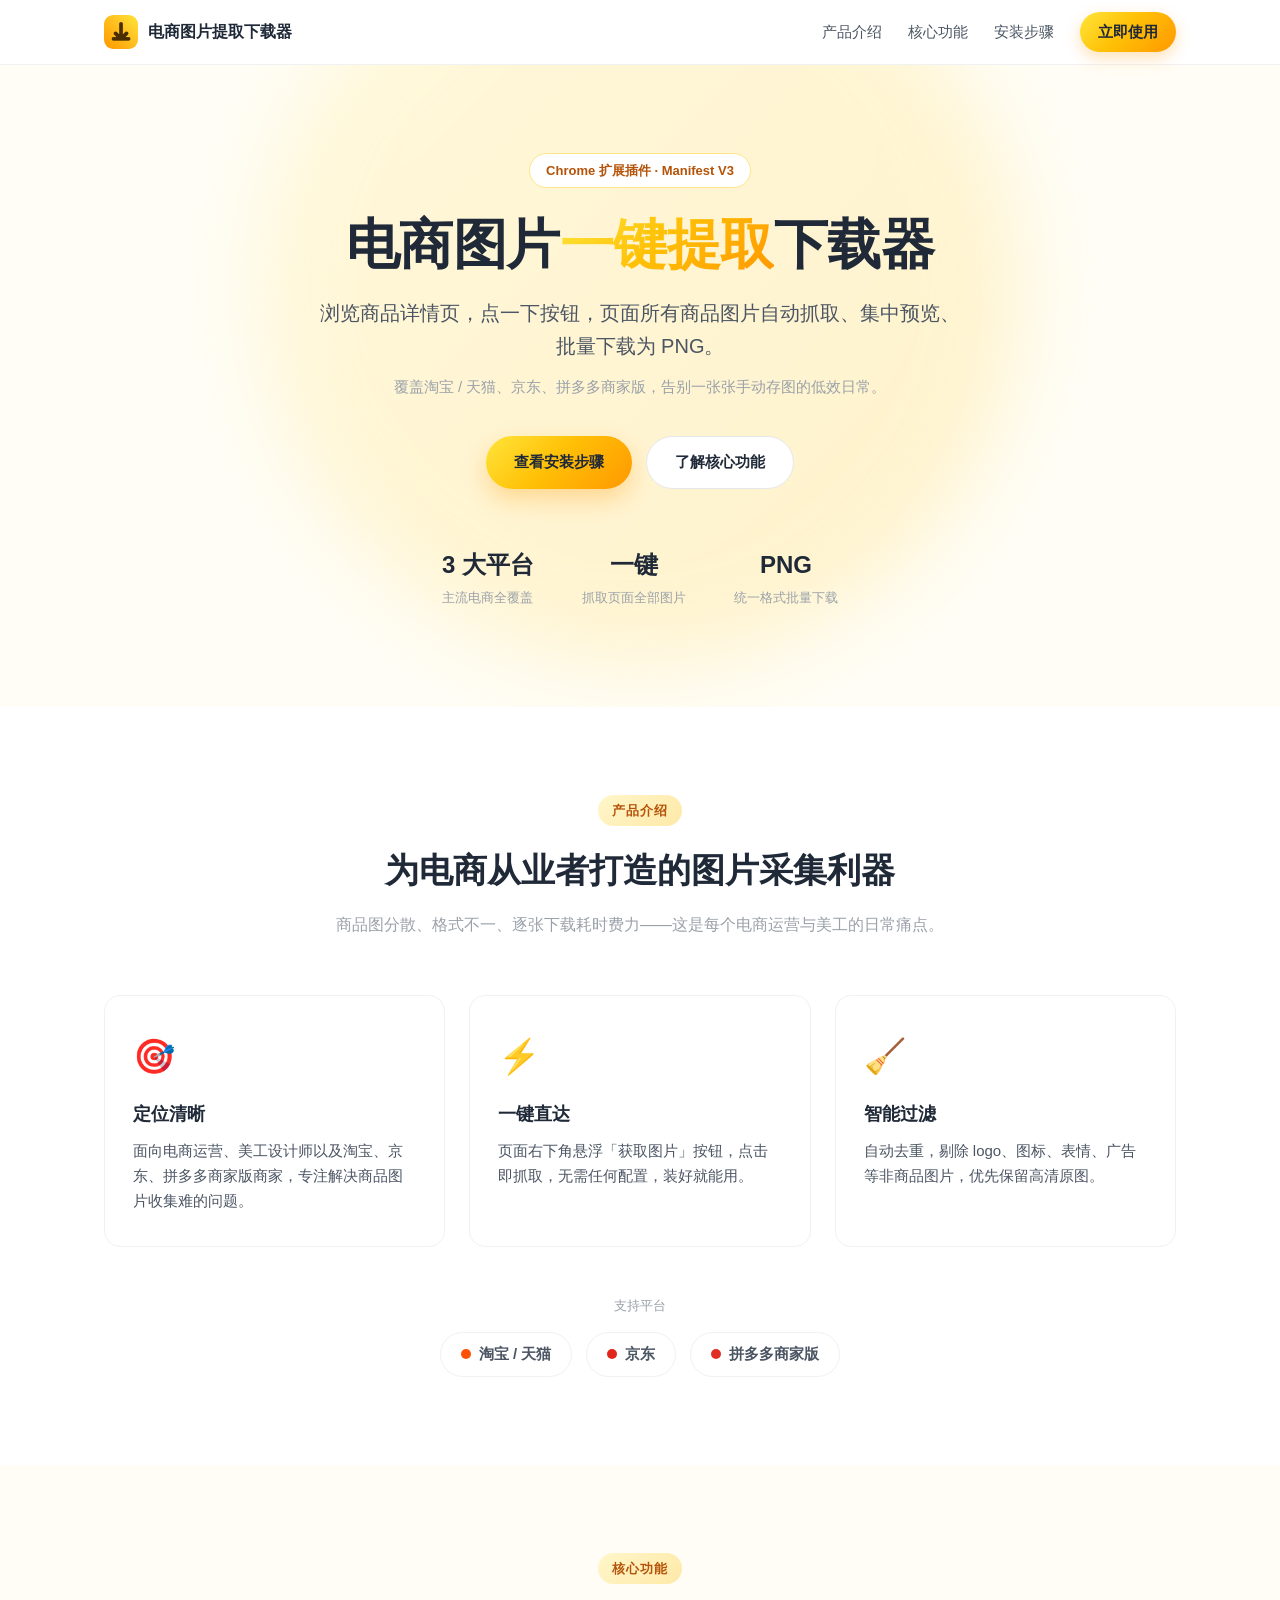
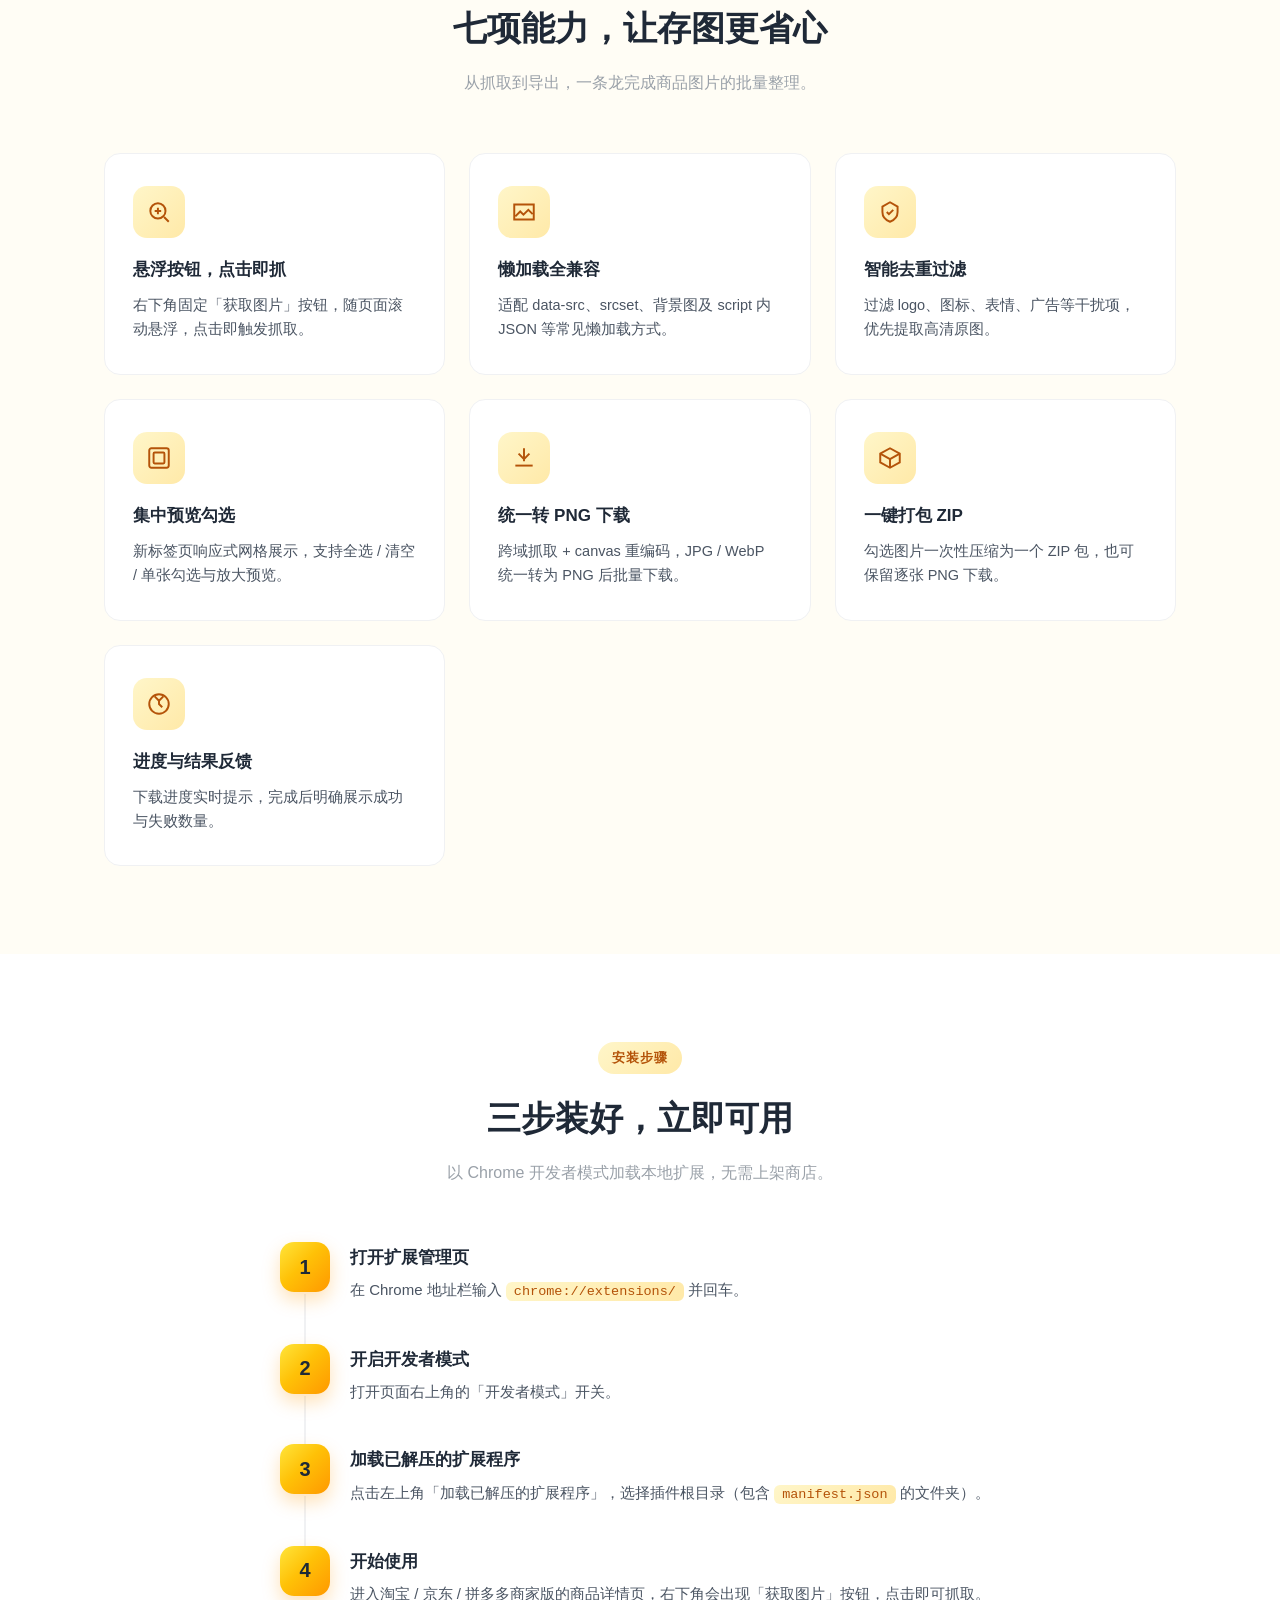
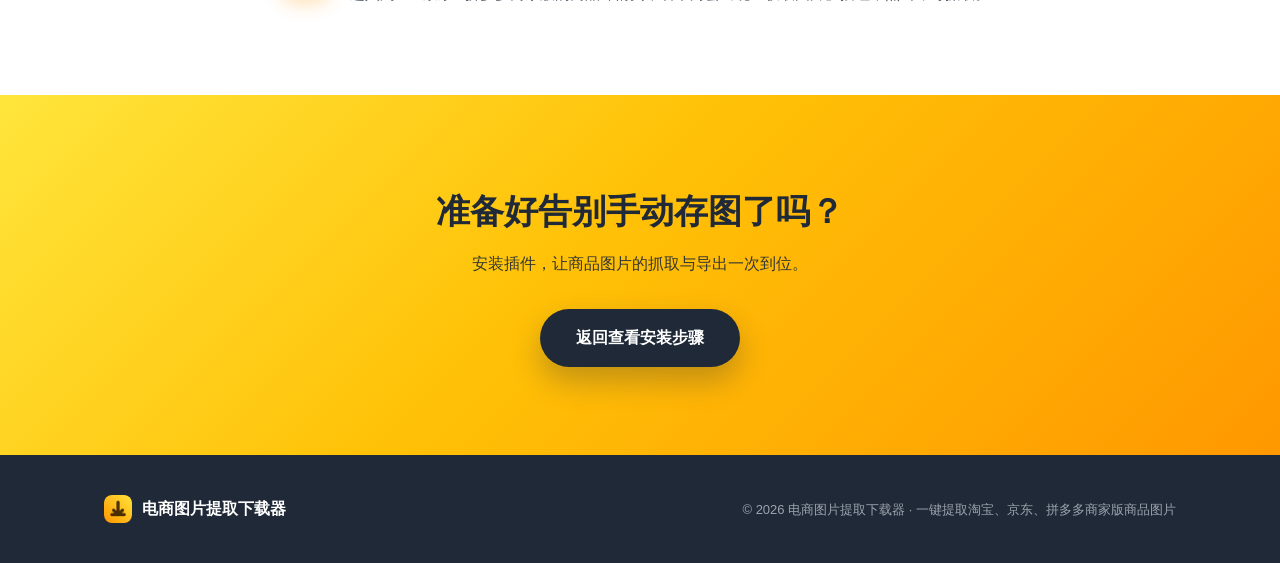
==== docs/index.html @ c910e6d7 "feat:官网页面搭建" ====
<!DOCTYPE html>
<html lang="zh-CN">
<head>
  <meta charset="UTF-8" />
  <meta name="viewport" content="width=device-width, initial-scale=1.0" />
  <title>电商图片提取下载器 - 一键抓取商品图，批量下载 PNG</title>
  <meta name="description" content="电商图片提取下载器是一款 Chrome 扩展插件，帮助电商从业者一键抓取淘宝、京东、拼多多商家版商品详情页的全部图片，集中预览、勾选并批量下载为 PNG 格式。" />
  <link rel="icon" type="image/png" href="favicon.png" />
  <link rel="stylesheet" href="style.css" />
</head>
<body>
  <!-- 顶部导航栏 -->
  <header class="site-header" id="top">
    <div class="container nav-bar">
      <a class="brand" href="#top">
        <img class="brand__logo" src="icon128.png" alt="电商图片提取下载器 Logo" />
        <span class="brand__name">电商图片提取下载器</span>
      </a>

      <button class="nav-toggle" id="navToggle" aria-label="展开菜单" aria-expanded="false">
        <span></span><span></span><span></span>
      </button>

      <nav class="nav" id="navMenu">
        <a class="nav__link" href="#about">产品介绍</a>
        <a class="nav__link" href="#features">核心功能</a>
        <a class="nav__link" href="#install">安装步骤</a>
        <a class="nav__link nav__link--cta" href="#download">立即使用</a>
      </nav>
    </div>
  </header>

  <main>
    <!-- Hero 首屏 -->
    <section class="hero">
      <div class="container hero__inner">
        <span class="hero__badge">Chrome 扩展插件 · Manifest V3</span>
        <h1 class="hero__title">电商图片<span class="grad-text">一键提取</span>下载器</h1>
        <p class="hero__slogan">浏览商品详情页，点一下按钮，页面所有商品图片自动抓取、集中预览、批量下载为 PNG。</p>
        <p class="hero__sub">覆盖淘宝 / 天猫、京东、拼多多商家版，告别一张张手动存图的低效日常。</p>
        <div class="hero__actions">
          <a class="btn btn--primary" href="#install">查看安装步骤</a>
          <a class="btn btn--ghost" href="#features">了解核心功能</a>
        </div>
        <ul class="hero__stats">
          <li class="hero__stat"><strong>3 大平台</strong><span>主流电商全覆盖</span></li>
          <li class="hero__stat"><strong>一键</strong><span>抓取页面全部图片</span></li>
          <li class="hero__stat"><strong>PNG</strong><span>统一格式批量下载</span></li>
        </ul>
      </div>
    </section>

    <!-- 产品介绍 -->
    <section class="section" id="about">
      <div class="container">
        <div class="section__head">
          <span class="section__tag">产品介绍</span>
          <h2 class="section__title">为电商从业者打造的图片采集利器</h2>
          <p class="section__lead">商品图分散、格式不一、逐张下载耗时费力——这是每个电商运营与美工的日常痛点。</p>
        </div>

        <div class="about-grid">
          <article class="about-card">
            <div class="about-card__icon">🎯</div>
            <h3 class="about-card__title">定位清晰</h3>
            <p class="about-card__text">面向电商运营、美工设计师以及淘宝、京东、拼多多商家版商家，专注解决商品图片收集难的问题。</p>
          </article>
          <article class="about-card">
            <div class="about-card__icon">⚡</div>
            <h3 class="about-card__title">一键直达</h3>
            <p class="about-card__text">页面右下角悬浮「获取图片」按钮，点击即抓取，无需任何配置，装好就能用。</p>
          </article>
          <article class="about-card">
            <div class="about-card__icon">🧹</div>
            <h3 class="about-card__title">智能过滤</h3>
            <p class="about-card__text">自动去重，剔除 logo、图标、表情、广告等非商品图片，优先保留高清原图。</p>
          </article>
        </div>

        <div class="platforms">
          <p class="platforms__label">支持平台</p>
          <ul class="platforms__list">
            <li class="platform"><span class="platform__dot platform__dot--taobao"></span>淘宝 / 天猫</li>
            <li class="platform"><span class="platform__dot platform__dot--jd"></span>京东</li>
            <li class="platform"><span class="platform__dot platform__dot--pdd"></span>拼多多商家版</li>
          </ul>
        </div>
      </div>
    </section>

    <!-- 核心功能 -->
    <section class="section section--tint" id="features">
      <div class="container">
        <div class="section__head">
          <span class="section__tag">核心功能</span>
          <h2 class="section__title">七项能力，让存图更省心</h2>
          <p class="section__lead">从抓取到导出，一条龙完成商品图片的批量整理。</p>
        </div>

        <div class="feature-grid">
          <article class="feature-card">
            <span class="feature-card__icon" aria-hidden="true">
              <svg viewBox="0 0 24 24" fill="none" stroke="currentColor" stroke-width="1.8"><circle cx="11" cy="11" r="7"/><path d="M21 21l-4.35-4.35M11 8v6M8 11h6"/></svg>
            </span>
            <h3 class="feature-card__title">悬浮按钮，点击即抓</h3>
            <p class="feature-card__text">右下角固定「获取图片」按钮，随页面滚动悬浮，点击即触发抓取。</p>
          </article>

          <article class="feature-card">
            <span class="feature-card__icon" aria-hidden="true">
              <svg viewBox="0 0 24 24" fill="none" stroke="currentColor" stroke-width="1.8"><path d="M4 16l4.5-4.5 3 3L16 10l4 4"/><path d="M3 5h18v14H3z"/></svg>
            </span>
            <h3 class="feature-card__title">懒加载全兼容</h3>
            <p class="feature-card__text">适配 data-src、srcset、背景图及 script 内 JSON 等常见懒加载方式。</p>
          </article>

          <article class="feature-card">
            <span class="feature-card__icon" aria-hidden="true">
              <svg viewBox="0 0 24 24" fill="none" stroke="currentColor" stroke-width="1.8"><path d="M12 3l7 4v5c0 4.5-3 7.5-7 9-4-1.5-7-4.5-7-9V7l7-4z"/><path d="M9 12l2 2 4-4"/></svg>
            </span>
            <h3 class="feature-card__title">智能去重过滤</h3>
            <p class="feature-card__text">过滤 logo、图标、表情、广告等干扰项，优先提取高清原图。</p>
          </article>

          <article class="feature-card">
            <span class="feature-card__icon" aria-hidden="true">
              <svg viewBox="0 0 24 24" fill="none" stroke="currentColor" stroke-width="1.8"><rect x="3" y="3" width="18" height="18" rx="2"/><rect x="7" y="7" width="10" height="10" rx="1"/></svg>
            </span>
            <h3 class="feature-card__title">集中预览勾选</h3>
            <p class="feature-card__text">新标签页响应式网格展示，支持全选 / 清空 / 单张勾选与放大预览。</p>
          </article>

          <article class="feature-card">
            <span class="feature-card__icon" aria-hidden="true">
              <svg viewBox="0 0 24 24" fill="none" stroke="currentColor" stroke-width="1.8"><path d="M12 3v12M7 8l5 5 5-5"/><path d="M4 19h16"/></svg>
            </span>
            <h3 class="feature-card__title">统一转 PNG 下载</h3>
            <p class="feature-card__text">跨域抓取 + canvas 重编码，JPG / WebP 统一转为 PNG 后批量下载。</p>
          </article>

          <article class="feature-card">
            <span class="feature-card__icon" aria-hidden="true">
              <svg viewBox="0 0 24 24" fill="none" stroke="currentColor" stroke-width="1.8"><path d="M21 8l-9-5-9 5v8l9 5 9-5V8z"/><path d="M3 8l9 5 9-5M12 13v8"/></svg>
            </span>
            <h3 class="feature-card__title">一键打包 ZIP</h3>
            <p class="feature-card__text">勾选图片一次性压缩为一个 ZIP 包，也可保留逐张 PNG 下载。</p>
          </article>

          <article class="feature-card">
            <span class="feature-card__icon" aria-hidden="true">
              <svg viewBox="0 0 24 24" fill="none" stroke="currentColor" stroke-width="1.8"><path d="M12 8v4l3 3"/><circle cx="12" cy="12" r="9"/><path d="M8 5l4 4 4-4"/></svg>
            </span>
            <h3 class="feature-card__title">进度与结果反馈</h3>
            <p class="feature-card__text">下载进度实时提示，完成后明确展示成功与失败数量。</p>
          </article>
        </div>
      </div>
    </section>

    <!-- 安装步骤 -->
    <section class="section" id="install">
      <div class="container">
        <div class="section__head">
          <span class="section__tag">安装步骤</span>
          <h2 class="section__title">三步装好，立即可用</h2>
          <p class="section__lead">以 Chrome 开发者模式加载本地扩展，无需上架商店。</p>
        </div>

        <ol class="steps">
          <li class="step">
            <span class="step__num">1</span>
            <div class="step__body">
              <h3 class="step__title">打开扩展管理页</h3>
              <p class="step__text">在 Chrome 地址栏输入 <code>chrome://extensions/</code> 并回车。</p>
            </div>
          </li>
          <li class="step">
            <span class="step__num">2</span>
            <div class="step__body">
              <h3 class="step__title">开启开发者模式</h3>
              <p class="step__text">打开页面右上角的「开发者模式」开关。</p>
            </div>
          </li>
          <li class="step">
            <span class="step__num">3</span>
            <div class="step__body">
              <h3 class="step__title">加载已解压的扩展程序</h3>
              <p class="step__text">点击左上角「加载已解压的扩展程序」，选择插件根目录（包含 <code>manifest.json</code> 的文件夹）。</p>
            </div>
          </li>
          <li class="step">
            <span class="step__num">4</span>
            <div class="step__body">
              <h3 class="step__title">开始使用</h3>
              <p class="step__text">进入淘宝 / 京东 / 拼多多商家版的商品详情页，右下角会出现「获取图片」按钮，点击即可抓取。</p>
            </div>
          </li>
        </ol>
      </div>
    </section>

    <!-- 下载 / CTA -->
    <section class="cta" id="download">
      <div class="container cta__inner">
        <h2 class="cta__title">准备好告别手动存图了吗？</h2>
        <p class="cta__text">安装插件，让商品图片的抓取与导出一次到位。</p>
        <a class="btn btn--primary btn--lg" href="#install">返回查看安装步骤</a>
      </div>
    </section>
  </main>

  <!-- 页脚 -->
  <footer class="site-footer">
    <div class="container footer__inner">
      <div class="footer__brand">
        <img class="footer__logo" src="icon128.png" alt="电商图片提取下载器 Logo" />
        <span>电商图片提取下载器</span>
      </div>
      <p class="footer__copy">© 2026 电商图片提取下载器 · 一键提取淘宝、京东、拼多多商家版商品图片</p>
    </div>
  </footer>

  <script src="script.js"></script>
</body>
</html>
---- docs/style.css ----
/* ==========================================================================
   电商图片提取下载器 — 官方宣传网站样式
   主题色：黄色渐变，与插件保持一致
   ========================================================================== */

/* ---------- 主题变量 ---------- */
:root {
  --grad: linear-gradient(135deg, #ffe53b 0%, #ffc107 45%, #ff9800 100%);
  --grad-soft: linear-gradient(135deg, #fff6c9 0%, #ffe9a8 100%);

  --ink: #1f2937;        /* 深灰文字 */
  --ink-soft: #4b5563;   /* 次级文字 */
  --gray: #9aa1a9;       /* 辅助灰 */
  --line: #f0f1f3;       /* 分割线 */

  --bg: #ffffff;
  --bg-tint: #fffdf5;    /* 浅暖色底 */
  --card: #ffffff;
  --shadow: 0 10px 30px rgba(31, 41, 55, 0.08);
  --shadow-lg: 0 20px 50px rgba(255, 152, 0, 0.22);

  --radius: 16px;
  --radius-sm: 10px;
  --maxw: 1120px;
  --header-h: 64px;
}

/* ---------- 基础重置 ---------- */
* { box-sizing: border-box; margin: 0; padding: 0; }

html { scroll-behavior: smooth; scroll-padding-top: calc(var(--header-h) + 16px); }

body {
  font-family: -apple-system, BlinkMacSystemFont, "Segoe UI", "PingFang SC",
    "Hiragino Sans GB", "Microsoft YaHei", sans-serif;
  color: var(--ink);
  background: var(--bg);
  line-height: 1.65;
  -webkit-font-smoothing: antialiased;
}

a { color: inherit; text-decoration: none; }
ul, ol { list-style: none; }
img { display: block; max-width: 100%; }
code {
  background: var(--grad-soft);
  padding: 2px 8px;
  border-radius: 6px;
  font-family: "SFMono-Regular", Consolas, "Liberation Mono", monospace;
  font-size: 0.9em;
  color: #b45309;
}

.container { max-width: var(--maxw); margin: 0 auto; padding: 0 24px; }

/* ---------- 顶部导航栏 ---------- */
.site-header {
  position: sticky;
  top: 0;
  z-index: 100;
  background: rgba(255, 255, 255, 0.85);
  backdrop-filter: saturate(180%) blur(12px);
  border-bottom: 1px solid var(--line);
}

.nav-bar {
  display: flex;
  align-items: center;
  justify-content: space-between;
  height: var(--header-h);
}

.brand { display: flex; align-items: center; gap: 10px; }
.brand__logo { width: 34px; height: 34px; border-radius: 9px; }
.brand__name { font-size: 16px; font-weight: 700; }

.nav { display: flex; align-items: center; gap: 26px; }
.nav__link { font-size: 15px; color: var(--ink-soft); transition: color 0.2s; }
.nav__link:hover { color: var(--ink); }
.nav__link--cta {
  color: var(--ink);
  font-weight: 600;
  padding: 8px 18px;
  border-radius: 999px;
  background: var(--grad);
  box-shadow: 0 6px 16px rgba(255, 152, 0, 0.28);
  transition: transform 0.2s, box-shadow 0.2s;
}
.nav__link--cta:hover { transform: translateY(-1px); box-shadow: 0 8px 20px rgba(255, 152, 0, 0.36); }

/* 汉堡按钮（移动端） */
.nav-toggle {
  display: none;
  flex-direction: column;
  gap: 5px;
  width: 40px;
  height: 40px;
  padding: 10px 8px;
  background: transparent;
  border: none;
  border-radius: 8px;
  cursor: pointer;
}
.nav-toggle span {
  display: block;
  height: 2px;
  width: 100%;
  background: var(--ink);
  border-radius: 2px;
  transition: transform 0.25s, opacity 0.25s;
}
.nav-toggle.open span:nth-child(1) { transform: translateY(7px) rotate(45deg); }
.nav-toggle.open span:nth-child(2) { opacity: 0; }
.nav-toggle.open span:nth-child(3) { transform: translateY(-7px) rotate(-45deg); }

/* ---------- Hero 首屏 ---------- */
.hero {
  position: relative;
  overflow: hidden;
  background: var(--bg-tint);
}
.hero::before {
  content: "";
  position: absolute;
  top: -160px;
  left: 50%;
  transform: translateX(-50%);
  width: 760px;
  height: 760px;
  background: var(--grad-soft);
  border-radius: 50%;
  filter: blur(40px);
  opacity: 0.55;
  z-index: 0;
}
.hero__inner {
  position: relative;
  z-index: 1;
  text-align: center;
  padding: 88px 24px 96px;
}

.hero__badge {
  display: inline-block;
  padding: 6px 16px;
  font-size: 13px;
  font-weight: 600;
  color: #b45309;
  background: #fff;
  border: 1px solid #fde68a;
  border-radius: 999px;
  margin-bottom: 24px;
}

.hero__title {
  font-size: clamp(30px, 6vw, 54px);
  line-height: 1.2;
  font-weight: 800;
  letter-spacing: -0.5px;
  margin-bottom: 20px;
}
.grad-text {
  background: var(--grad);
  -webkit-background-clip: text;
  background-clip: text;
  color: transparent;
}

.hero__slogan {
  font-size: clamp(16px, 2.4vw, 20px);
  color: var(--ink-soft);
  max-width: 640px;
  margin: 0 auto 12px;
  font-weight: 500;
}
.hero__sub {
  font-size: 15px;
  color: var(--gray);
  margin-bottom: 36px;
}

.hero__actions { display: flex; gap: 14px; justify-content: center; flex-wrap: wrap; }

.btn {
  display: inline-flex;
  align-items: center;
  justify-content: center;
  gap: 8px;
  font-size: 15px;
  font-weight: 600;
  padding: 13px 28px;
  border-radius: 999px;
  border: none;
  cursor: pointer;
  transition: transform 0.2s, box-shadow 0.2s, background 0.2s;
}
.btn--primary {
  background: var(--grad);
  color: var(--ink);
  box-shadow: 0 10px 24px rgba(255, 152, 0, 0.32);
}
.btn--primary:hover { transform: translateY(-2px); box-shadow: 0 14px 30px rgba(255, 152, 0, 0.42); }
.btn--ghost {
  background: #fff;
  color: var(--ink);
  border: 1px solid #e5e7eb;
}
.btn--ghost:hover { border-color: #fcd34d; background: #fffdf5; }
.btn--lg { padding: 16px 36px; font-size: 16px; }

.hero__stats {
  display: flex;
  justify-content: center;
  gap: 48px;
  margin-top: 56px;
  flex-wrap: wrap;
}
.hero__stat { text-align: center; }
.hero__stat strong { display: block; font-size: 24px; font-weight: 800; }
.hero__stat span { font-size: 13px; color: var(--gray); }

/* ---------- 通用版块 ---------- */
.section { padding: 88px 0; }
.section--tint { background: var(--bg-tint); }

.section__head { text-align: center; max-width: 680px; margin: 0 auto 56px; }
.section__tag {
  display: inline-block;
  font-size: 13px;
  font-weight: 700;
  letter-spacing: 1px;
  color: #b45309;
  background: var(--grad-soft);
  padding: 5px 14px;
  border-radius: 999px;
  margin-bottom: 16px;
}
.section__title { font-size: clamp(24px, 4vw, 34px); font-weight: 800; margin-bottom: 14px; }
.section__lead { font-size: 16px; color: var(--gray); }

/* ---------- 产品介绍 ---------- */
.about-grid {
  display: grid;
  grid-template-columns: repeat(3, 1fr);
  gap: 24px;
}
.about-card {
  background: var(--card);
  border: 1px solid var(--line);
  border-radius: var(--radius);
  padding: 32px 28px;
  transition: transform 0.2s, box-shadow 0.2s;
}
.about-card:hover { transform: translateY(-4px); box-shadow: var(--shadow); }
.about-card__icon { font-size: 34px; margin-bottom: 16px; }
.about-card__title { font-size: 18px; font-weight: 700; margin-bottom: 10px; }
.about-card__text { font-size: 15px; color: var(--ink-soft); }

.platforms { margin-top: 48px; text-align: center; }
.platforms__label { font-size: 13px; color: var(--gray); margin-bottom: 16px; }
.platforms__list {
  display: flex;
  justify-content: center;
  gap: 14px;
  flex-wrap: wrap;
}
.platform {
  display: inline-flex;
  align-items: center;
  gap: 8px;
  font-size: 15px;
  font-weight: 600;
  color: var(--ink-soft);
  background: #fff;
  border: 1px solid var(--line);
  border-radius: 999px;
  padding: 9px 20px;
}
.platform__dot { width: 10px; height: 10px; border-radius: 50%; }
.platform__dot--taobao { background: #ff5000; }
.platform__dot--jd { background: #e1251b; }
.platform__dot--pdd { background: #e02e24; }

/* ---------- 核心功能 ---------- */
.feature-grid {
  display: grid;
  grid-template-columns: repeat(3, 1fr);
  gap: 24px;
}
.feature-card {
  background: var(--card);
  border: 1px solid var(--line);
  border-radius: var(--radius);
  padding: 32px 28px;
  transition: transform 0.2s, box-shadow 0.2s;
}
.feature-card:hover { transform: translateY(-4px); box-shadow: var(--shadow); }

.feature-card__icon {
  display: grid;
  place-items: center;
  width: 52px;
  height: 52px;
  border-radius: 14px;
  background: var(--grad-soft);
  color: #b45309;
  margin-bottom: 18px;
}
.feature-card__icon svg { width: 26px; height: 26px; }
.feature-card__title { font-size: 17px; font-weight: 700; margin-bottom: 10px; }
.feature-card__text { font-size: 14.5px; color: var(--ink-soft); }

/* ---------- 安装步骤 ---------- */
.steps { max-width: 720px; margin: 0 auto; display: flex; flex-direction: column; gap: 0; }
.step {
  position: relative;
  display: flex;
  gap: 20px;
  padding: 0 0 40px;
}
.step:last-child { padding-bottom: 0; }
.step::before {
  content: "";
  position: absolute;
  left: 24px;
  top: 52px;
  bottom: 0;
  width: 2px;
  background: var(--line);
}
.step:last-child::before { display: none; }

.step__num {
  flex: 0 0 auto;
  width: 50px;
  height: 50px;
  display: grid;
  place-items: center;
  font-size: 20px;
  font-weight: 800;
  color: var(--ink);
  background: var(--grad);
  border-radius: 14px;
  box-shadow: 0 8px 18px rgba(255, 152, 0, 0.28);
  z-index: 1;
}
.step__body { padding-top: 2px; }
.step__title { font-size: 17px; font-weight: 700; margin-bottom: 6px; }
.step__text { font-size: 15px; color: var(--ink-soft); }

/* ---------- CTA ---------- */
.cta {
  background: var(--grad);
  padding: 88px 0;
}
.cta__inner { text-align: center; }
.cta__title { font-size: clamp(24px, 4vw, 34px); font-weight: 800; margin-bottom: 12px; }
.cta__text { font-size: 16px; margin-bottom: 32px; opacity: 0.9; }
.cta .btn--primary { background: var(--ink); color: #fff; box-shadow: 0 14px 30px rgba(31, 41, 55, 0.28); }
.cta .btn--primary:hover { box-shadow: 0 18px 36px rgba(31, 41, 55, 0.34); }

/* ---------- 页脚 ---------- */
.site-footer {
  background: var(--ink);
  color: #e5e7eb;
  padding: 40px 0;
}
.footer__inner {
  display: flex;
  align-items: center;
  justify-content: space-between;
  gap: 16px;
  flex-wrap: wrap;
}
.footer__brand { display: flex; align-items: center; gap: 10px; font-weight: 600; color: #fff; }
.footer__logo { width: 28px; height: 28px; border-radius: 8px; }
.footer__copy { font-size: 13px; color: #9ca3af; }

/* ---------- 响应式 ---------- */
@media (max-width: 860px) {
  .about-grid,
  .feature-grid { grid-template-columns: repeat(2, 1fr); }
}

@media (max-width: 640px) {
  .hero__inner { padding: 64px 20px 72px; }
  .hero__stats { gap: 28px; }
  .section { padding: 64px 0; }

  .about-grid,
  .feature-grid { grid-template-columns: 1fr; }

  .footer__inner { flex-direction: column; text-align: center; }

  /* 移动端导航 */
  .nav-toggle { display: flex; }
  .nav {
    position: absolute;
    top: var(--header-h);
    left: 0;
    right: 0;
    flex-direction: column;
    align-items: stretch;
    gap: 0;
    background: #fff;
    border-bottom: 1px solid var(--line);
    box-shadow: var(--shadow);
    padding: 8px 16px 16px;
    transform: translateY(-8px);
    opacity: 0;
    pointer-events: none;
    transition: transform 0.2s, opacity 0.2s;
  }
  .nav.open { transform: translateY(0); opacity: 1; pointer-events: auto; }
  .nav__link { padding: 12px 4px; border-bottom: 1px solid var(--line); }
  .nav__link:last-child { border-bottom: none; }
  .nav__link--cta { text-align: center; margin-top: 8px; }
}
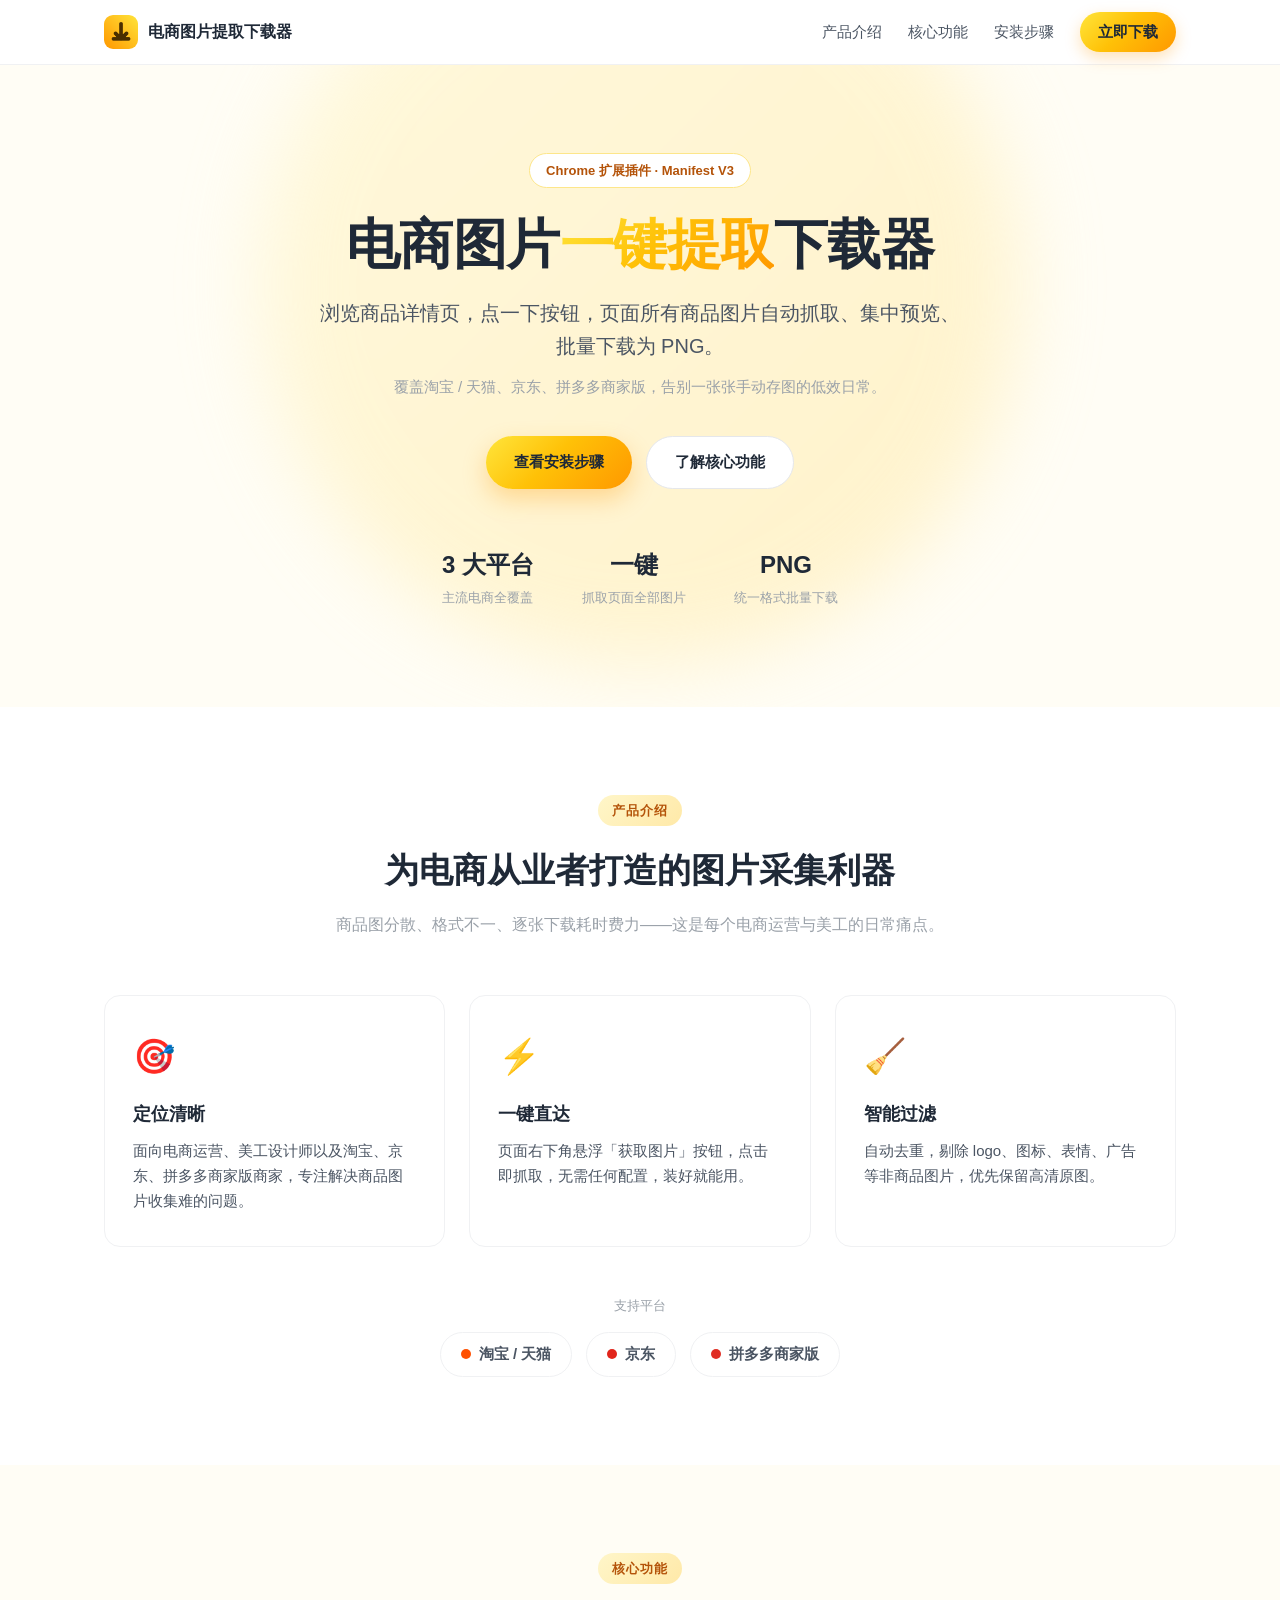
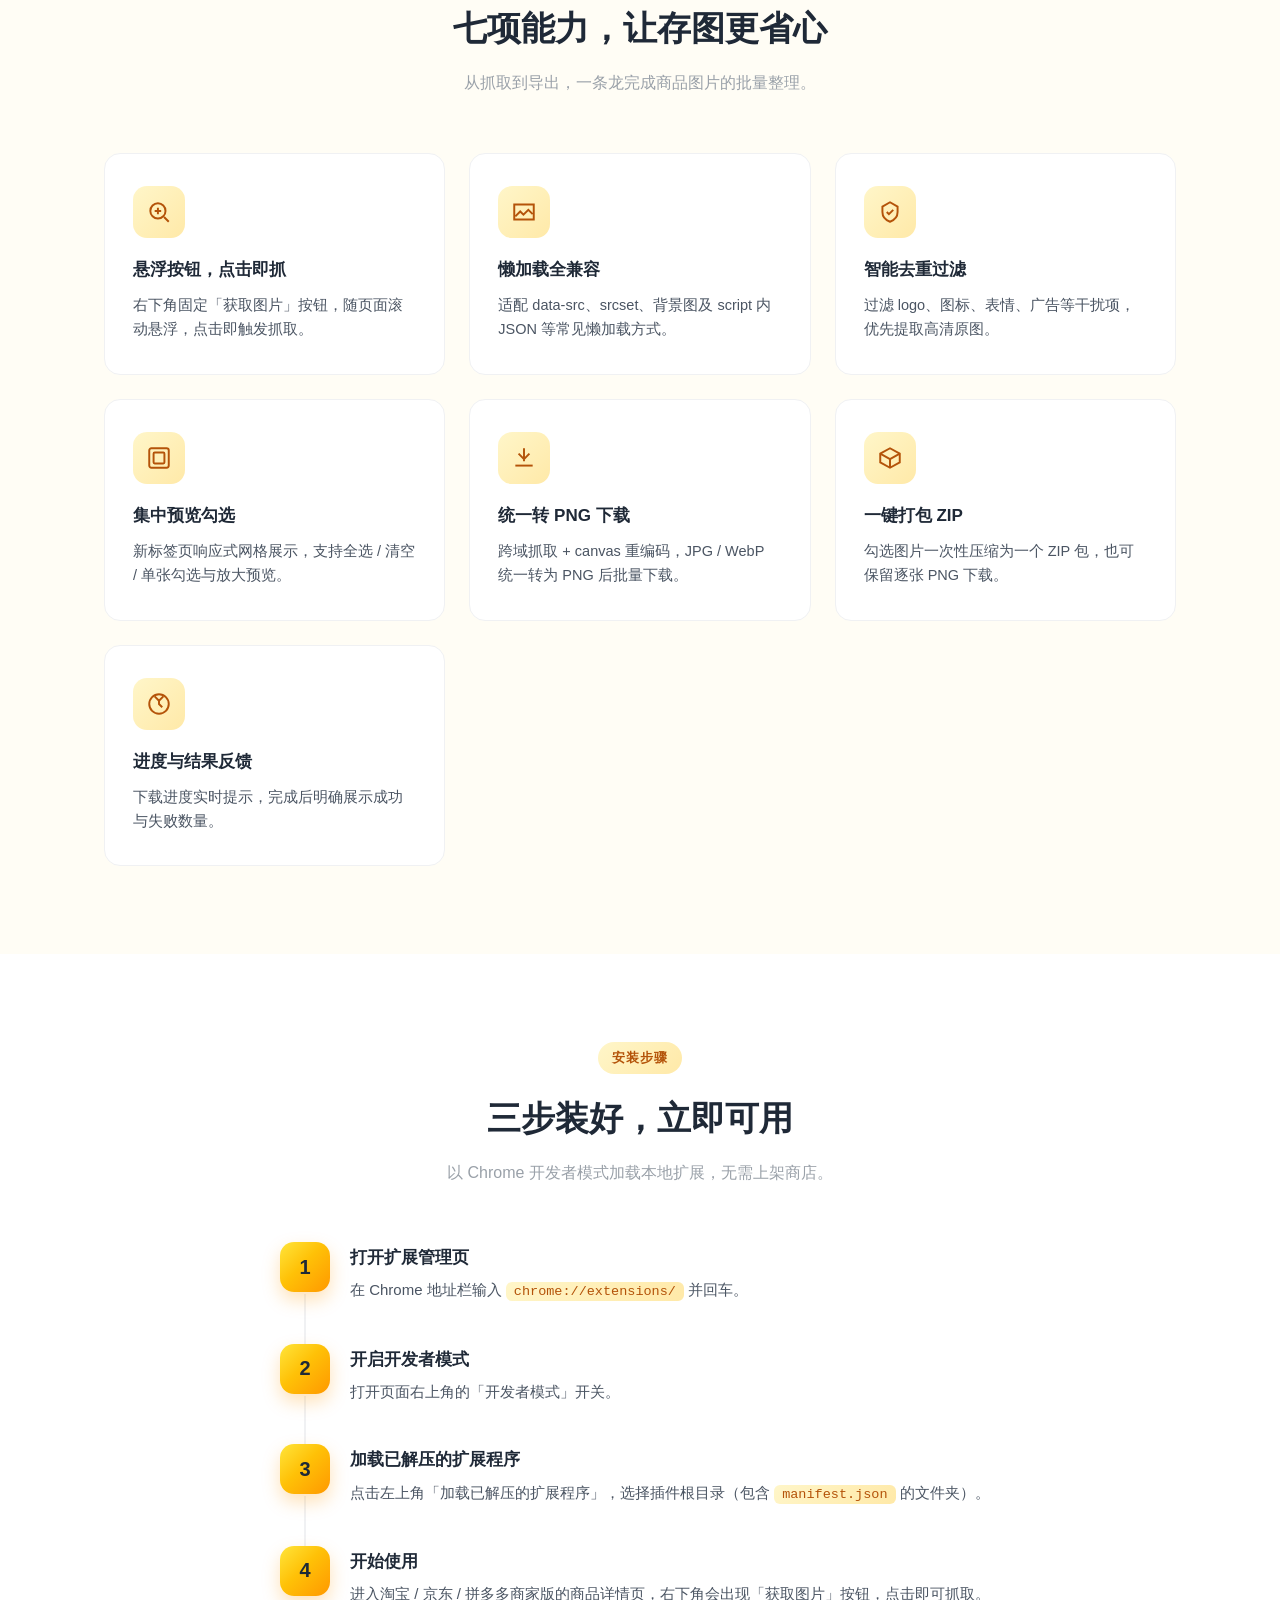
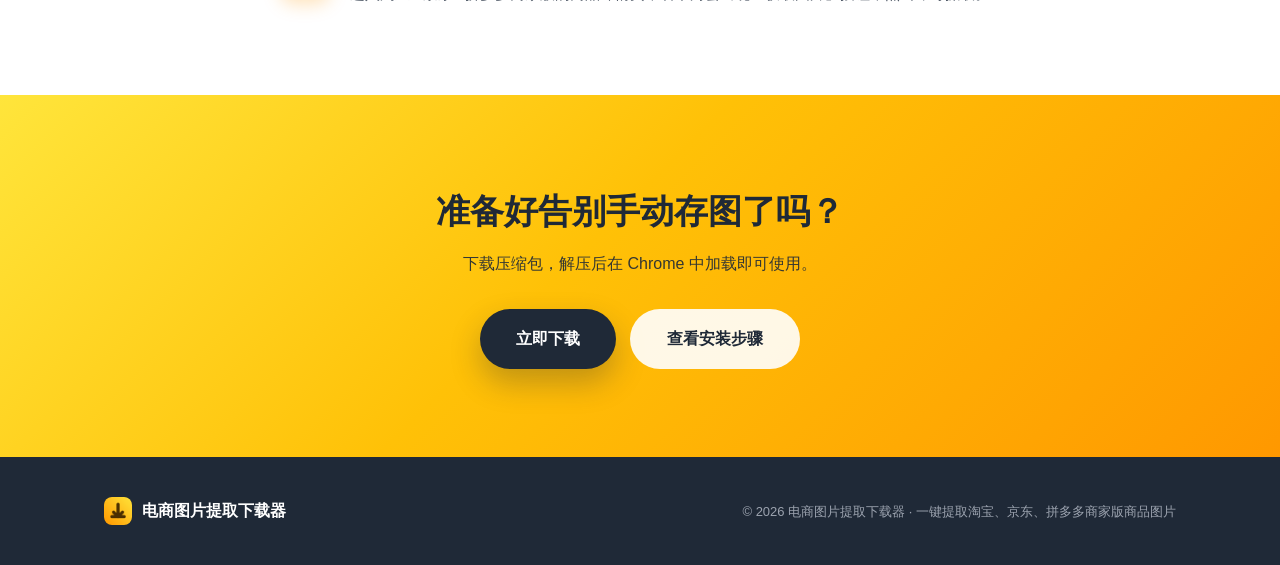
==== commit 91ba510d: "feat:链接下载插件" ====
--- a/docs/index.html
+++ b/docs/index.html
@@ -25,7 +25,7 @@
         <a class="nav__link" href="#about">产品介绍</a>
         <a class="nav__link" href="#features">核心功能</a>
         <a class="nav__link" href="#install">安装步骤</a>
-        <a class="nav__link nav__link--cta" href="#download">立即使用</a>
+        <a class="nav__link nav__link--cta" href="imgdownload-v1.0.0.zip" download="电商图片提取下载器-v1.0.0.zip">立即下载</a>
       </nav>
     </div>
   </header>
@@ -203,8 +203,11 @@
     <section class="cta" id="download">
       <div class="container cta__inner">
         <h2 class="cta__title">准备好告别手动存图了吗？</h2>
-        <p class="cta__text">安装插件，让商品图片的抓取与导出一次到位。</p>
-        <a class="btn btn--primary btn--lg" href="#install">返回查看安装步骤</a>
+        <p class="cta__text">下载压缩包，解压后在 Chrome 中加载即可使用。</p>
+        <div class="cta__actions">
+          <a class="btn btn--primary btn--lg" href="imgdownload-v1.0.0.zip" download="电商图片提取下载器-v1.0.0.zip">立即下载</a>
+          <a class="btn btn--ghost btn--lg" href="#install">查看安装步骤</a>
+        </div>
       </div>
     </section>
   </main>
--- a/docs/style.css
+++ b/docs/style.css
@@ -356,8 +356,11 @@
 .cta__inner { text-align: center; }
 .cta__title { font-size: clamp(24px, 4vw, 34px); font-weight: 800; margin-bottom: 12px; }
 .cta__text { font-size: 16px; margin-bottom: 32px; opacity: 0.9; }
+.cta__actions { display: flex; gap: 14px; justify-content: center; flex-wrap: wrap; }
 .cta .btn--primary { background: var(--ink); color: #fff; box-shadow: 0 14px 30px rgba(31, 41, 55, 0.28); }
 .cta .btn--primary:hover { box-shadow: 0 18px 36px rgba(31, 41, 55, 0.34); }
+.cta .btn--ghost { background: rgba(255, 255, 255, 0.9); border-color: transparent; }
+.cta .btn--ghost:hover { background: #fff; }
 
 /* ---------- 页脚 ---------- */
 .site-footer {
